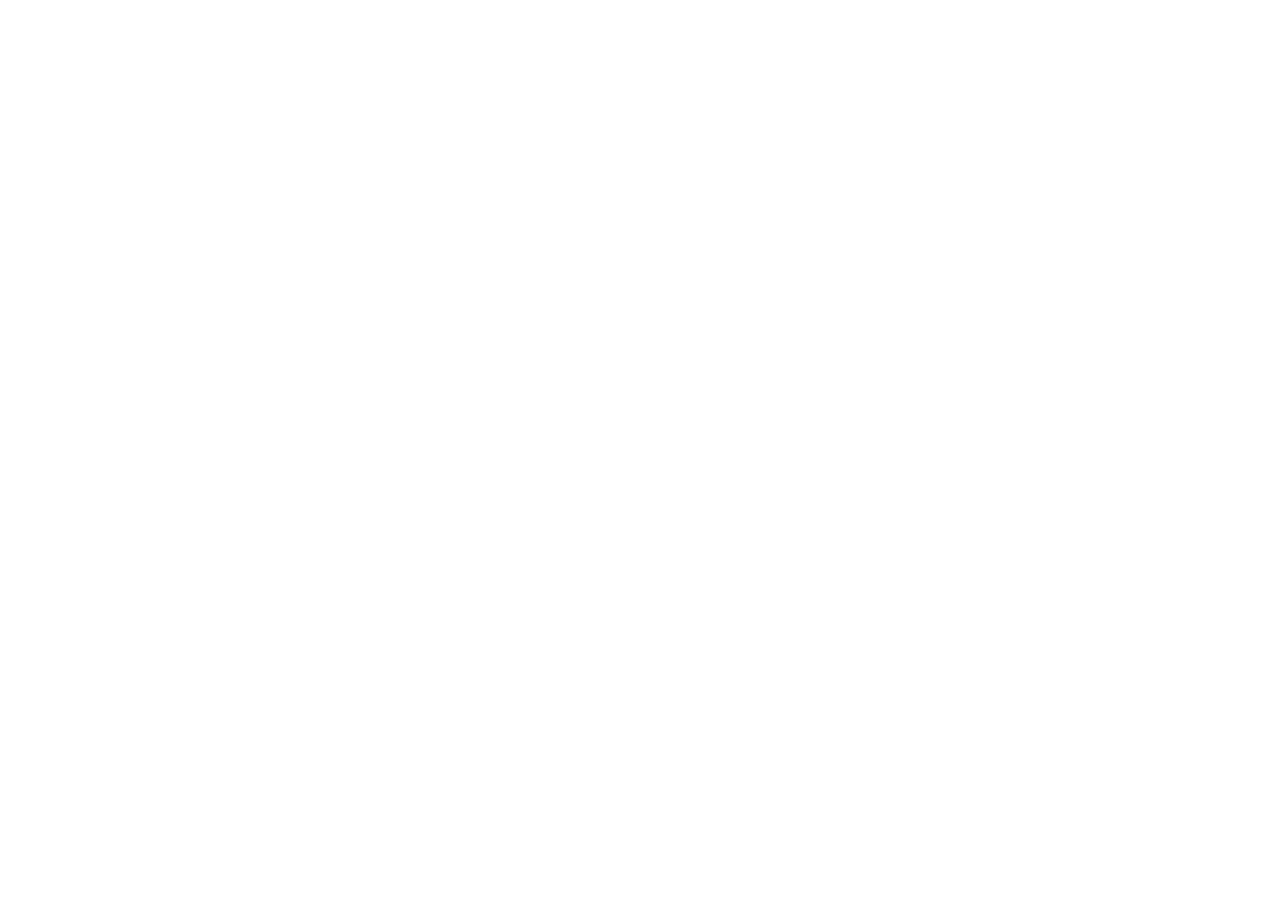
==== index.html @ 4821bae1 "Add files via upload" ====
<!DOCTYPE html>
<html lang="en">
<head>
  <meta charset="UTF-8">
  <meta name="viewport" content="width=device-width, initial-scale=1, viewport-fit=cover">
  <style>html.i18n-loading body{visibility:hidden}</style>
<script>
(function(){var d=document.documentElement,l='fa';
try{l=localStorage.getItem('site-lang')||'fa'}catch(e){}
d.lang=l;d.dir=l==='fa'?'rtl':'ltr';d.classList.add('i18n-loading');
setTimeout(function(){d.classList.remove('i18n-loading')},1500);})();
</script>
  <title>Menu</title>
  <link rel="preconnect" href="https://fonts.googleapis.com">
  <link rel="preconnect" href="https://fonts.gstatic.com" crossorigin>
  <link href="https://fonts.googleapis.com/css2?family=Cormorant+Garamond:wght@400;500;600&family=Jost:wght@300;400;500&display=swap" rel="stylesheet">
  <link rel="stylesheet" href="css/index.css">
</head>
<body>

  <!-- Soft glowing background shapes (the glass blurs these) -->
  <div class="bg" aria-hidden="true">
    <span class="orb orb-1"></span>
    <span class="orb orb-2"></span>
    <span class="orb orb-3"></span>
  </div>

  <button class="lang-btn" id="langBtn" type="button" data-no-i18n aria-label="Switch language">EN</button>
  <!-- Hamburger button -->
  <button class="burger" id="burger" aria-label="Open navigation" aria-expanded="false" aria-controls="drawer">
    <span></span><span></span><span></span>
  </button>

  <!-- Hamburger drawer: 6 links -->
  <div class="scrim" id="scrim"></div>
  <nav class="drawer glass" id="drawer" aria-label="Main navigation" aria-hidden="true">
  <ul>
    <li><a href="pages/menu.html#starters">Starters</a></li>
    <li><a href="pages/menu.html#mains">Main courses</a></li>
    <li><a href="pages/menu.html#desserts">Desserts</a></li>
    <li><a href="pages/menu.html#drinks">Drinks</a></li>
    <li><a href="pages/menu.html#contact">Reservations</a></li>
  </ul>
</nav>

  <main class="page">

    <!-- Top: title -->
    <header class="title glass">
      <h1>Menu</h1>
    </header>

    <!-- Middle: logo upload -->
   <section class="logo-card glass">
  <div class="logo-frame">
    <img src="imgs/dot-caffee-logo-1024-white.png" alt="Restaurant logo">
  </div>
</section>

    <!-- Bottom: restaurant description -->
    <section class="about glass">
      <p id="about">Good taste, fresh coffee, and moments worth enjoying. At Bahmahas, discover unique flavours and make every visit a memorable experience.
      </p>
    </section>

    <!-- Button -->
    <a class="cta" href="pages/menu.html">View the menu</a>

  </main>

  <script src="js/app.js"></script>
  <script src="js/lang.js"></script>
</body>
</html>
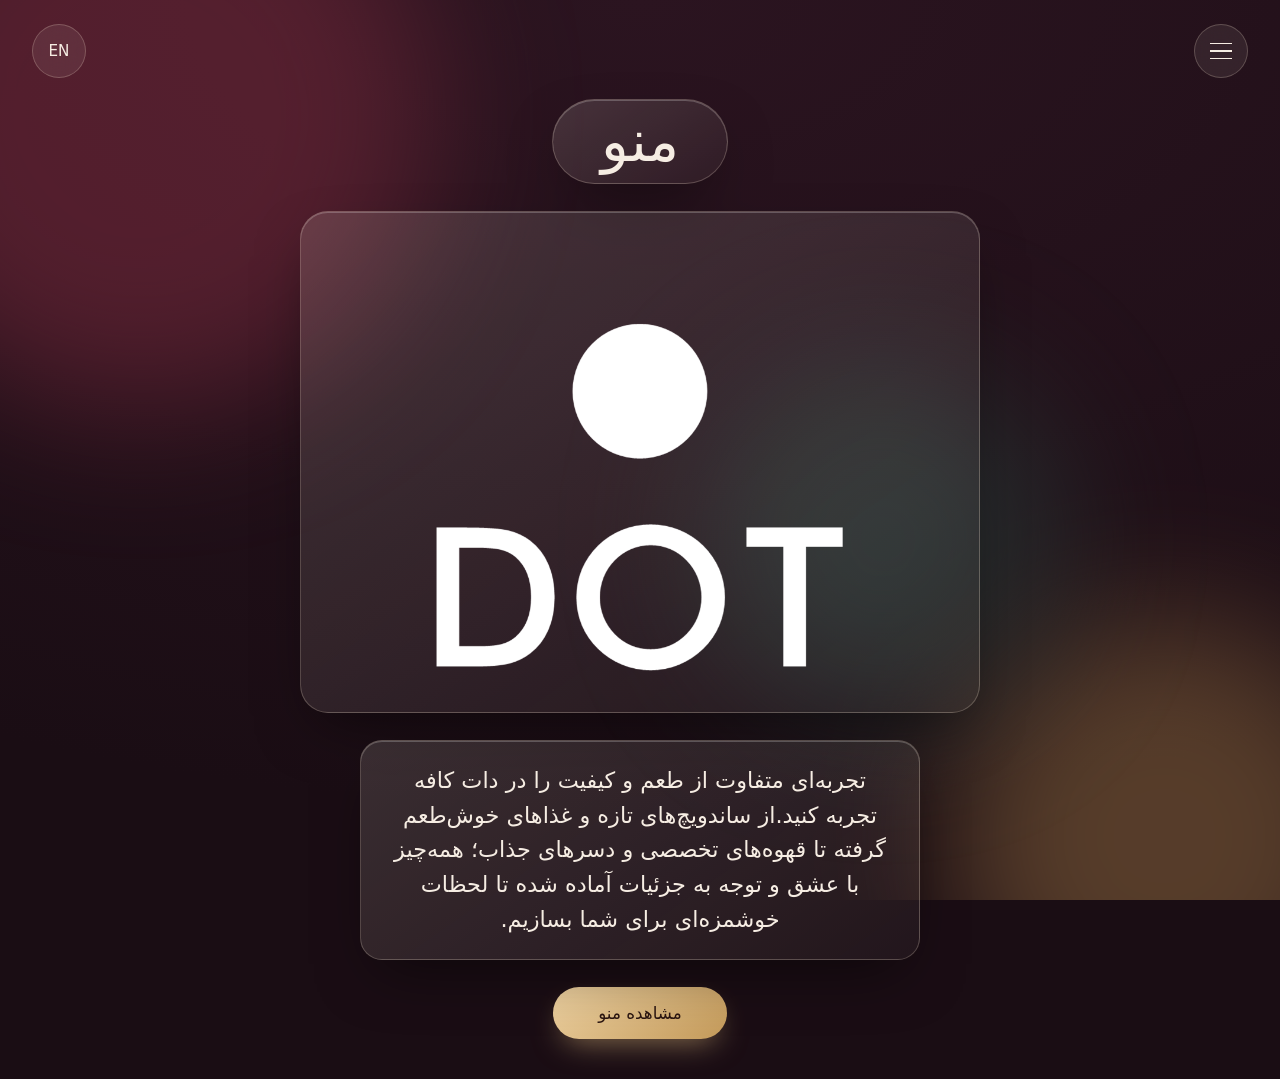
==== commit 050bc473: "Update index.html" ====
--- a/index.html
+++ b/index.html
@@ -69,6 +69,6 @@
   </main>
 
   <script src="js/app.js"></script>
-  <script src="js/lang.js"></script>
+  <script src="js/Lang.js"></script>
 </body>
 </html>
--- a/css/index.css
+++ b/css/index.css
@@ -0,0 +1,273 @@
+/* ---------- Design tokens: change the look here ---------- */
+:root {
+  --bg-deep: #1a0d14;          /* deep wine */
+  --bg-mid: #2b1420;
+  --glow-1: #7a2a3d;           /* garnet */
+  --glow-2: #b98a4e;           /* brass */
+  --glow-3: #2f4a43;           /* pine */
+  --ink: #f6ede3;              /* warm ivory text */
+  --ink-soft: rgba(246, 237, 227, .72);
+  --accent: #d9b57a;           /* champagne gold */
+  --glass-bg: rgba(255, 244, 232, .08);
+  --glass-border: rgba(255, 236, 214, .22);
+  --radius: 28px;
+  --font-display: "Cormorant Garamond", Georgia, serif;
+  --font-body: "Jost", system-ui, sans-serif;
+}
+
+*, *::before, *::after { box-sizing: border-box; }
+html { height: 100%; }
+body {
+  margin: 0;
+  min-height: 100%;
+  font-family: var(--font-body);
+  font-weight: 300;
+  color: var(--ink);
+  background: var(--bg-deep);
+  overflow-x: hidden;
+  -webkit-font-smoothing: antialiased;
+}
+
+/* ---------- Background ---------- */
+.bg {
+  position: fixed; inset: 0; z-index: -1;
+  background: radial-gradient(120% 90% at 50% 0%, var(--bg-mid), var(--bg-deep));
+  overflow: hidden;
+}
+.orb { position: absolute; border-radius: 50%; filter: blur(70px); opacity: .55; }
+.orb-1 { width: 46vmax; height: 46vmax; background: var(--glow-1); top: -14vmax; left: -12vmax; }
+.orb-2 { width: 34vmax; height: 34vmax; background: var(--glow-2); bottom: -12vmax; right: -8vmax; opacity: .38; }
+.orb-3 { width: 28vmax; height: 28vmax; background: var(--glow-3); top: 40%; left: 55%; opacity: .5; }
+
+/* ---------- Glass ---------- */
+.glass {
+  background: linear-gradient(145deg, rgba(255, 244, 232, .14), rgba(255, 244, 232, .04));
+  border: 1px solid var(--glass-border);
+  border-radius: var(--radius);
+  -webkit-backdrop-filter: blur(22px) saturate(140%);
+  backdrop-filter: blur(22px) saturate(140%);
+  box-shadow:
+    0 24px 60px -20px rgba(0, 0, 0, .55),
+    inset 0 1px 0 rgba(255, 255, 255, .22);
+}
+
+/* ---------- Layout ---------- */
+.page {
+  width: min(100%, 640px);
+  margin: 0 auto;
+  padding: clamp(5rem, 11vh, 7rem) 1.25rem calc(2.5rem + env(safe-area-inset-bottom, 0px));
+  display: flex;
+  flex-direction: column;
+  align-items: center;
+  gap: clamp(1.25rem, 3vh, 2rem);
+  animation: rise .9s cubic-bezier(.2, .7, .2, 1) both;
+}
+@keyframes rise { from { opacity: 0; transform: translateY(18px); } }
+
+.title {
+  padding: .6rem 3rem;
+  border-radius: 999px;
+}
+h1 {
+  margin: 0;
+  font-family: var(--font-display);
+  font-weight: 500;
+  font-size: clamp(2.4rem, 8vw, 3.6rem);
+  letter-spacing: .12em;
+  line-height: 1.1;
+}
+
+/* ---------- Logo card ---------- */
+.logo-card {
+  width: 100%;
+  padding: 1rem;
+  position: relative;
+}
+.dropzone {
+  display: grid;
+  place-items: center;
+  width: 100%;
+  aspect-ratio: 1 / 1;
+  max-height: 52vh;
+  border: 1px dashed rgba(217, 181, 122, .55);
+  border-radius: calc(var(--radius) - 10px);
+  cursor: pointer;
+  overflow: hidden;
+  transition: background .3s, border-color .3s;
+}
+.dropzone:hover, .dropzone.drag { background: rgba(217, 181, 122, .09); border-color: var(--accent); }
+.dropzone:focus-visible { outline: 2px solid var(--accent); outline-offset: 4px; }
+.dropzone img { width: 100%; height: 100%; object-fit: contain; padding: 1.25rem; }
+.dropzone[hidden], img[hidden] { display: none; }
+
+.dz-empty { text-align: center; color: var(--accent); padding: 1rem; }
+.dz-empty p { margin: .8rem 0 .2rem; color: var(--ink); font-size: 1.05rem; }
+.dz-empty small { color: var(--ink-soft); }
+
+.logo-card.has-logo .dropzone { border-style: solid; border-color: transparent; }
+.remove {
+  display: block;
+  margin: .75rem auto .1rem;
+  background: none; border: 0;
+  color: var(--ink-soft);
+  font: inherit; font-size: .9rem;
+  text-decoration: underline; text-underline-offset: 4px;
+  cursor: pointer;
+}
+.remove:hover { color: var(--ink); }
+.remove[hidden] { display: none; }
+
+/* ---------- About ---------- */
+.about {
+  width: min(100%, 560px);
+  padding: 1.4rem 1.6rem;
+  border-radius: 22px;
+  text-align: center;
+}
+.about p {
+  margin: 0;
+  font-family: var(--font-display);
+  font-size: clamp(1.15rem, 3.4vw, 1.4rem);
+  line-height: 1.55;
+  color: var(--ink);
+}
+
+/* ---------- Button ---------- */
+.cta {
+  display: inline-block;
+  padding: 1rem 2.8rem;
+  border-radius: 999px;
+  background: linear-gradient(135deg, #ecd0a0, #c49a5a);
+  color: #2a1510;
+  font-weight: 500;
+  font-size: 1.05rem;
+  text-decoration: none;
+  box-shadow: 0 12px 30px -10px rgba(217, 181, 122, .6);
+  transition: transform .25s, box-shadow .25s;
+}
+.cta:hover { transform: translateY(-2px); box-shadow: 0 18px 36px -10px rgba(217, 181, 122, .75); }
+.cta:focus-visible { outline: 2px solid var(--ink); outline-offset: 4px; }
+
+/* ---------- Hamburger ---------- */
+.burger {
+  position: fixed;
+  top: calc(1rem + env(safe-area-inset-top, 0px));
+  right: 1rem;
+  z-index: 30;
+  width: 54px; height: 54px;
+  display: grid; place-content: center; gap: 6px;
+  border-radius: 50%;
+  border: 1px solid var(--glass-border);
+  background: var(--glass-bg);
+  -webkit-backdrop-filter: blur(16px);
+  backdrop-filter: blur(16px);
+  cursor: pointer;
+}
+.burger span {
+  display: block; width: 22px; height: 1.5px;
+  background: var(--ink);
+  transition: transform .35s, opacity .25s;
+}
+.burger[aria-expanded="true"] span:nth-child(1) { transform: translateY(7.5px) rotate(45deg); }
+.burger[aria-expanded="true"] span:nth-child(2) { opacity: 0; }
+.burger[aria-expanded="true"] span:nth-child(3) { transform: translateY(-7.5px) rotate(-45deg); }
+.burger:focus-visible { outline: 2px solid var(--accent); outline-offset: 3px; }
+
+.scrim {
+  position: fixed; inset: 0; z-index: 10;
+  background: rgba(10, 4, 8, .45);
+  opacity: 0; pointer-events: none;
+  transition: opacity .35s;
+}
+.scrim.open { opacity: 1; pointer-events: auto; }
+
+.drawer {
+  position: fixed;
+  z-index: 20;
+  top: calc(5rem + env(safe-area-inset-top, 0px));
+  right: 1rem;
+  width: min(320px, calc(100% - 2rem));
+  padding: 1rem;
+  opacity: 0;
+  transform: translateY(-12px) scale(.97);
+  transform-origin: top right;
+  visibility: hidden;
+  transition: opacity .3s, transform .3s, visibility .3s;
+}
+.drawer.open { opacity: 1; transform: none; visibility: visible; }
+.drawer ul { list-style: none; margin: 0; padding: 0; }
+.drawer li + li { border-top: 1px solid rgba(255, 236, 214, .12); }
+.drawer a {
+  display: block;
+  padding: 1rem 1.1rem;
+  font-family: var(--font-display);
+  font-size: 1.45rem;
+  color: var(--ink);
+  text-decoration: none;
+  border-radius: 14px;
+  transition: background .25s, color .25s, padding-left .25s;
+}
+.drawer a:hover, .drawer a:focus-visible { background: rgba(217, 181, 122, .14); color: var(--accent); padding-left: 1.5rem; outline: none; }
+
+/* ---------- Larger screens ---------- */
+@media (min-width: 900px) {
+  .page { width: 720px; }
+  .burger { top: 1.5rem; right: 2rem; }
+  .drawer { top: 6rem; right: 2rem; }
+}
+
+@media (prefers-reduced-motion: reduce) {
+  *, *::before, *::after { animation: none !important; transition: none !important; }
+}
+.logo-card {
+  width: 100%;
+  padding: 1rem;
+}
+.logo-frame {
+  display: grid;
+  place-items: center;
+  width: 100%;
+  aspect-ratio: 1 / 1;
+  max-height: 52vh;
+  border-radius: calc(var(--radius) - 10px);
+  overflow: hidden;
+}
+.logo-frame img {
+  width: 100%;
+  height: 100%;
+  object-fit: contain;
+  padding: 1.25rem;
+}
+/* ===== Language switch ===== */
+.lang-btn {
+  position: fixed;
+  top: calc(1rem + env(safe-area-inset-top, 0px));
+  left: 1rem;
+  z-index: 30;
+  width: 54px; height: 54px;
+  border-radius: 50%;
+  border: 1px solid var(--glass-border);
+  background: var(--glass-bg);
+  -webkit-backdrop-filter: blur(16px);
+  backdrop-filter: blur(16px);
+  color: var(--ink);
+  font: 500 .95rem var(--font-body);
+  cursor: pointer;
+  transition: background .25s, color .25s;
+}
+.lang-btn:hover { background: rgba(217, 181, 122, .18); color: var(--accent); }
+.lang-btn:focus-visible { outline: 2px solid var(--accent); outline-offset: 3px; }
+@media (min-width: 900px) { .lang-btn { top: 1.5rem; left: 2rem; } }
+
+/* Persian: font, no letter-spacing (it breaks Persian letter joining) */
+html[lang="fa"] {
+  --font-display: "Vazirmatn", Tahoma, system-ui, sans-serif;
+  --font-body: "Vazirmatn", Tahoma, system-ui, sans-serif;
+}
+html[lang="fa"] * { letter-spacing: 0 !important; }
+
+/* Right-to-left fixes */
+html[dir="rtl"] .cat::before { background: linear-gradient(270deg, transparent, var(--accent)); }
+html[dir="rtl"] .cat::after  { background: linear-gradient(90deg, transparent, var(--accent)); }
+html[dir="rtl"] .drawer a:hover,
+html[dir="rtl"] .drawer a:focus-visible { padding-left: 1.1rem; padding-right: 1.5rem; }
